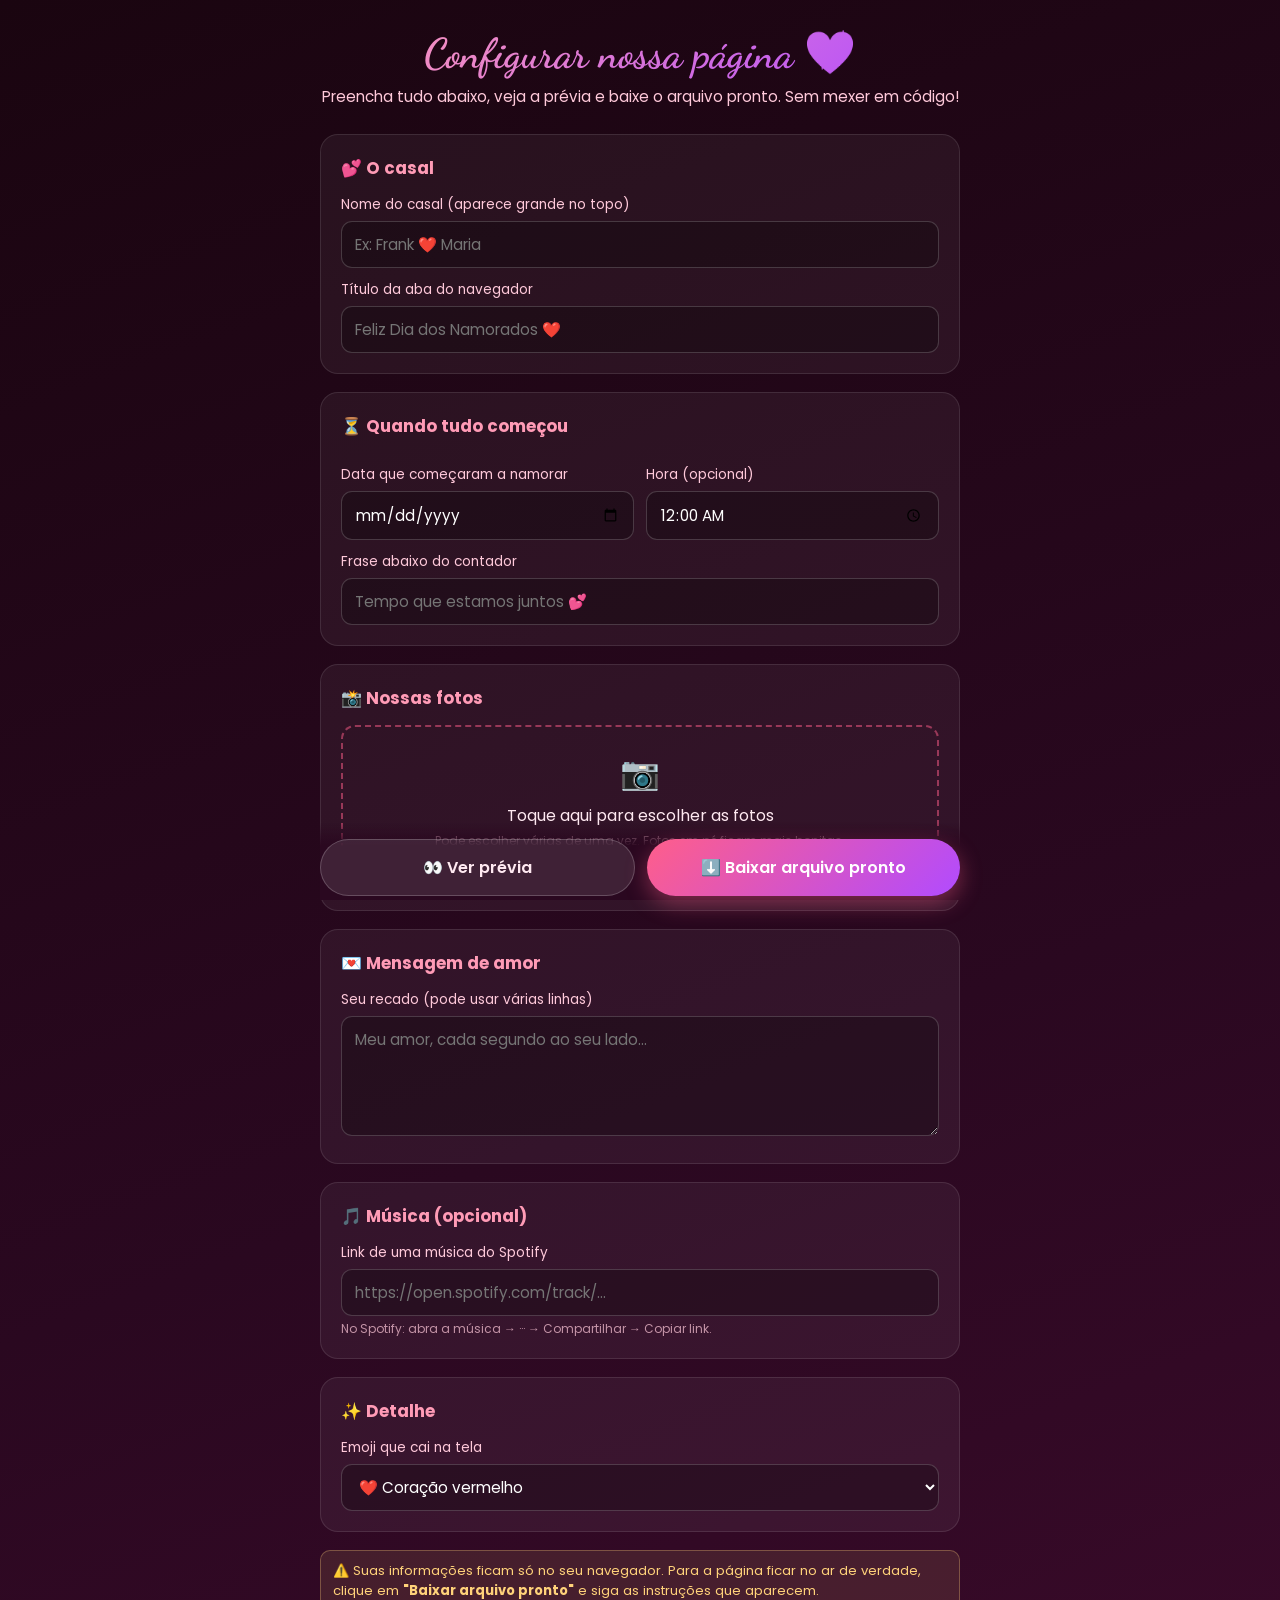
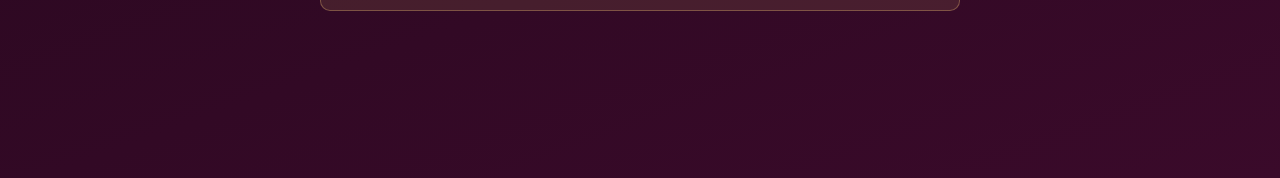
==== configurar.html @ 44a5b5f9 "Adiciona página de configuração visual (configurar.html) - Formulário para preencher nomes, data, me" ====
<!DOCTYPE html>
<html lang="pt-BR">
<head>
  <meta charset="UTF-8" />
  <meta name="viewport" content="width=device-width, initial-scale=1.0" />
  <title>Configurar minha página ❤️</title>
  <link href="https://fonts.googleapis.com/css2?family=Dancing+Script:wght@700&family=Poppins:wght@300;400;500;600&display=swap" rel="stylesheet" />
  <style>
    :root{ --rosa:#ff5e8a; --roxo:#b14bff; --fundo:#1a0510; --card:#2a0820; }
    *{ box-sizing:border-box; margin:0; padding:0; }
    body{
      font-family:'Poppins',sans-serif; color:#ffe9f1;
      background:linear-gradient(160deg,#1a0510,#2a0820 60%,#3a0a2a);
      min-height:100vh; padding:28px 16px 80px;
    }
    .wrap{ max-width:640px; margin:0 auto; }
    h1{ font-family:'Dancing Script',cursive; font-size:2.6rem; text-align:center;
        background:linear-gradient(135deg,#ff9bb6,#b14bff);
        -webkit-background-clip:text; background-clip:text; -webkit-text-fill-color:transparent; }
    .intro{ text-align:center; color:#ffc9da; font-size:.95rem; margin:6px 0 26px; }
    .grupo{
      background:rgba(255,255,255,.05); border:1px solid rgba(255,255,255,.1);
      border-radius:18px; padding:20px; margin-bottom:18px;
    }
    .grupo h2{ font-size:1.05rem; color:#ff9bb6; margin-bottom:14px; display:flex; gap:8px; align-items:center; }
    label{ display:block; font-size:.85rem; color:#ffc9da; margin:12px 0 6px; }
    .dica{ font-size:.75rem; color:#ffc9da; opacity:.7; margin-top:4px; }
    input[type=text], input[type=date], input[type=time], input[type=url], textarea, select{
      width:100%; padding:11px 13px; border-radius:11px; border:1px solid rgba(255,255,255,.18);
      background:rgba(0,0,0,.25); color:#fff; font-family:inherit; font-size:.95rem;
    }
    input:focus, textarea:focus, select:focus{ outline:none; border-color:var(--rosa); }
    textarea{ min-height:120px; resize:vertical; line-height:1.6; }
    .linha{ display:flex; gap:12px; } .linha > div{ flex:1; }

    /* Upload de fotos */
    .drop{
      border:2px dashed rgba(255,94,138,.5); border-radius:14px; padding:22px;
      text-align:center; cursor:pointer; transition:background .2s, border-color .2s;
    }
    .drop:hover{ background:rgba(255,94,138,.08); border-color:var(--rosa); }
    .drop span{ font-size:2rem; display:block; margin-bottom:6px; }
    .fotos-lista{ display:grid; grid-template-columns:repeat(auto-fill,minmax(120px,1fr)); gap:12px; margin-top:16px; }
    .foto-item{ background:rgba(0,0,0,.3); border-radius:12px; overflow:hidden; position:relative; }
    .foto-item img{ width:100%; height:120px; object-fit:cover; display:block; }
    .foto-item input{ width:100%; border:none; border-top:1px solid rgba(255,255,255,.1);
      background:rgba(0,0,0,.4); color:#fff; font-size:.78rem; padding:7px 8px; border-radius:0; }
    .foto-item .remover{
      position:absolute; top:6px; right:6px; width:26px; height:26px; border-radius:50%;
      border:none; background:rgba(0,0,0,.6); color:#fff; cursor:pointer; font-size:1rem; line-height:1;
    }
    .foto-item .ordem{ position:absolute; top:6px; left:6px; display:flex; gap:4px; }
    .foto-item .ordem button{ width:24px; height:24px; border-radius:6px; border:none;
      background:rgba(0,0,0,.6); color:#fff; cursor:pointer; font-size:.85rem; }

    /* Botões */
    .acoes{ position:sticky; bottom:0; display:flex; gap:12px; padding:16px 0 4px;
      background:linear-gradient(transparent, #2a0820 30%); margin-top:10px; }
    button.principal, button.secundario{
      flex:1; padding:15px; border:none; border-radius:40px; font-size:1rem; font-weight:600;
      cursor:pointer; font-family:inherit; transition:transform .15s;
    }
    button.principal{ color:#fff; background:linear-gradient(135deg,var(--rosa),var(--roxo));
      box-shadow:0 8px 22px rgba(255,94,138,.4); }
    button.secundario{ color:#ffe9f1; background:rgba(255,255,255,.1); border:1px solid rgba(255,255,255,.2); }
    button.principal:hover, button.secundario:hover{ transform:translateY(-2px); }
    .aviso{ font-size:.82rem; color:#ffd27a; background:rgba(255,210,122,.1);
      border:1px solid rgba(255,210,122,.3); border-radius:10px; padding:10px 12px; margin-top:14px; line-height:1.5; }
    .ok{ display:none; text-align:center; color:#9bffb6; margin-top:14px; font-size:.9rem; }
  </style>
</head>
<body>
  <div class="wrap">
    <h1>Configurar nossa página 💖</h1>
    <p class="intro">Preencha tudo abaixo, veja a prévia e baixe o arquivo pronto. Sem mexer em código!</p>

    <div class="grupo">
      <h2>💕 O casal</h2>
      <label>Nome do casal (aparece grande no topo)</label>
      <input type="text" id="nomeCasal" placeholder="Ex: Frank ❤️ Maria" />
      <label>Título da aba do navegador</label>
      <input type="text" id="tituloAba" placeholder="Feliz Dia dos Namorados ❤️" />
    </div>

    <div class="grupo">
      <h2>⏳ Quando tudo começou</h2>
      <div class="linha">
        <div>
          <label>Data que começaram a namorar</label>
          <input type="date" id="data" />
        </div>
        <div>
          <label>Hora (opcional)</label>
          <input type="time" id="hora" value="00:00" />
        </div>
      </div>
      <label>Frase abaixo do contador</label>
      <input type="text" id="fraseContador" placeholder="Tempo que estamos juntos 💕" />
    </div>

    <div class="grupo">
      <h2>📸 Nossas fotos</h2>
      <div class="drop" id="drop">
        <span>📷</span>
        Toque aqui para escolher as fotos
        <div class="dica">Pode escolher várias de uma vez. Fotos em pé ficam mais bonitas.</div>
      </div>
      <input type="file" id="inputFotos" accept="image/*" multiple style="display:none" />
      <div class="fotos-lista" id="fotosLista"></div>
    </div>

    <div class="grupo">
      <h2>💌 Mensagem de amor</h2>
      <label>Seu recado (pode usar várias linhas)</label>
      <textarea id="mensagem" placeholder="Meu amor, cada segundo ao seu lado..."></textarea>
    </div>

    <div class="grupo">
      <h2>🎵 Música (opcional)</h2>
      <label>Link de uma música do Spotify</label>
      <input type="url" id="musicaSpotify" placeholder="https://open.spotify.com/track/..." />
      <div class="dica">No Spotify: abra a música → ··· → Compartilhar → Copiar link.</div>
    </div>

    <div class="grupo">
      <h2>✨ Detalhe</h2>
      <label>Emoji que cai na tela</label>
      <select id="emojiChuva">
        <option value="❤️">❤️ Coração vermelho</option>
        <option value="💖">💖 Coração brilhante</option>
        <option value="🌹">🌹 Rosa</option>
        <option value="💕">💕 Dois corações</option>
        <option value="✨">✨ Brilhos</option>
        <option value="🦋">🦋 Borboleta</option>
      </select>
    </div>

    <div class="aviso">
      ⚠️ Suas informações ficam só no seu navegador. Para a página ficar no ar de verdade,
      clique em <b>"Baixar arquivo pronto"</b> e siga as instruções que aparecem.
    </div>

    <div class="acoes">
      <button class="secundario" id="btnPrevia">👀 Ver prévia</button>
      <button class="principal" id="btnBaixar">⬇️ Baixar arquivo pronto</button>
    </div>
    <p class="ok" id="okMsg"></p>
  </div>

  <script src="js/configurar.js"></script>
</body>
</html>
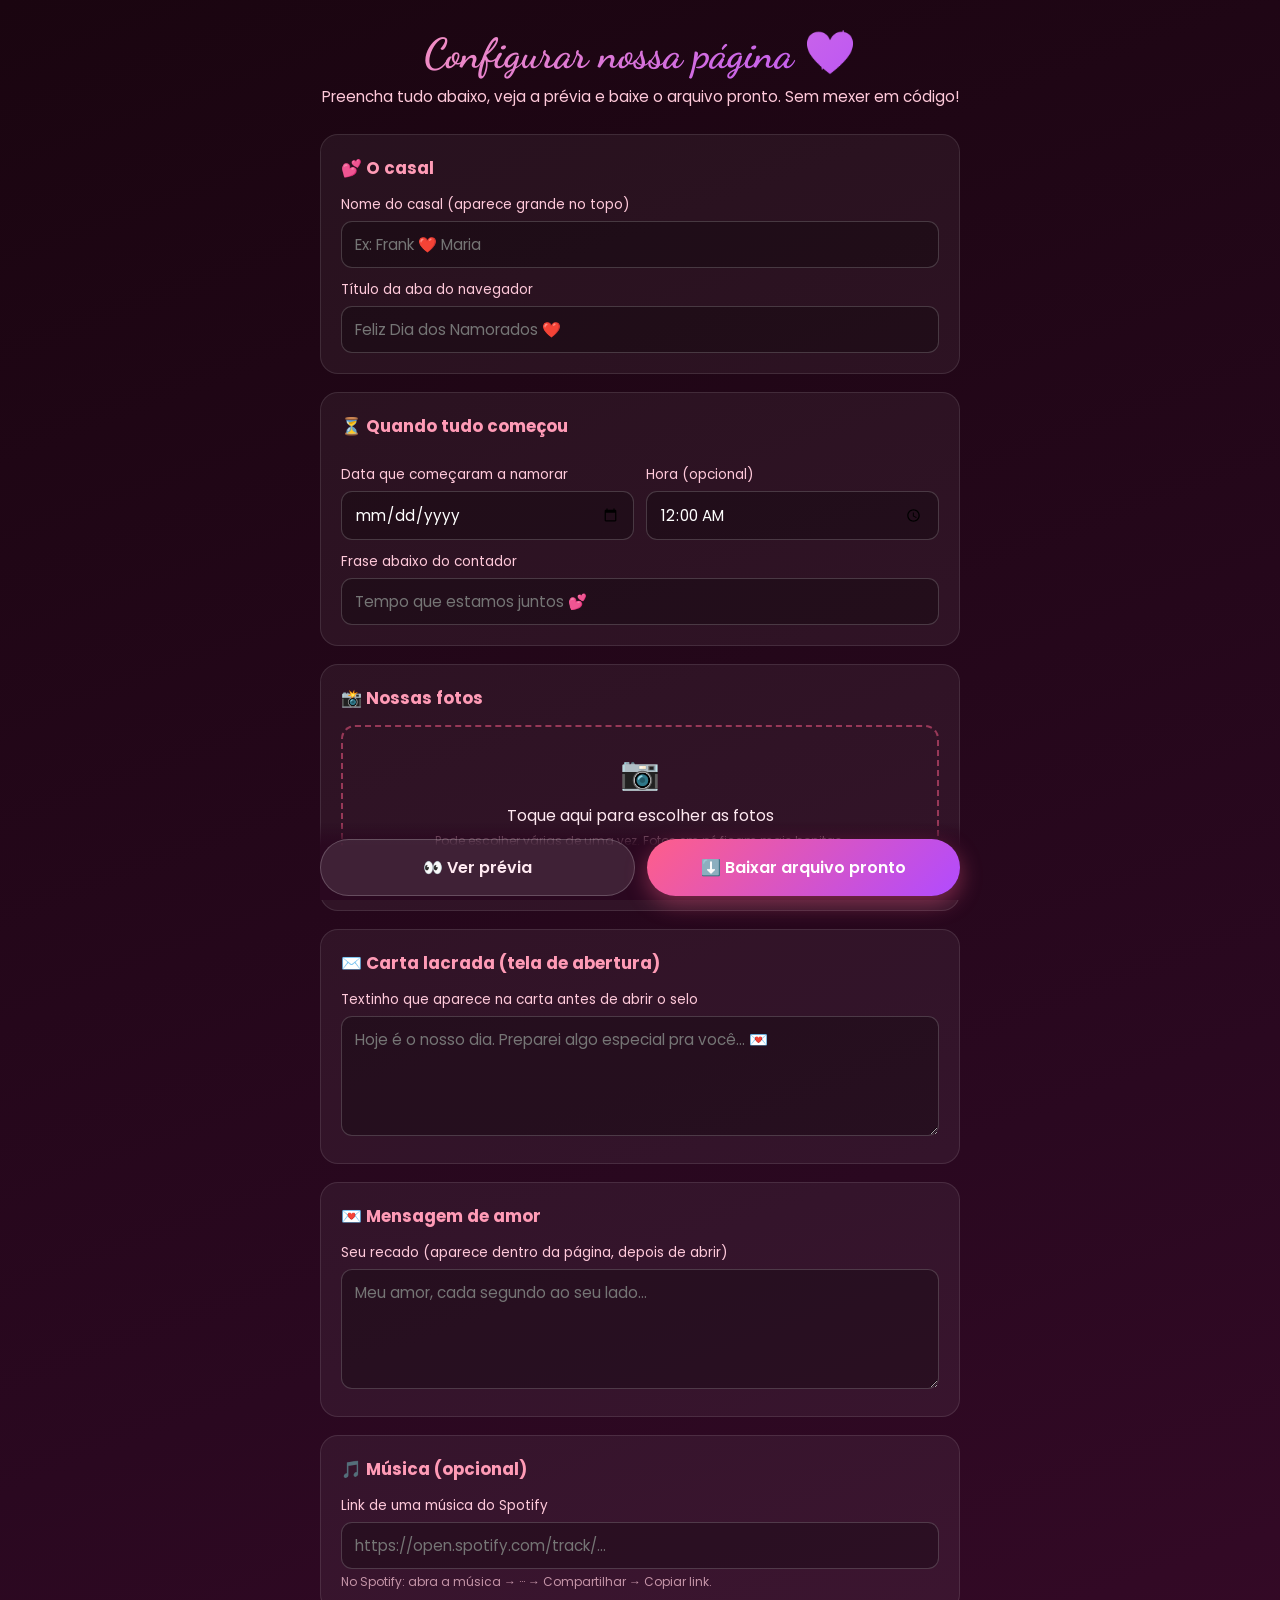
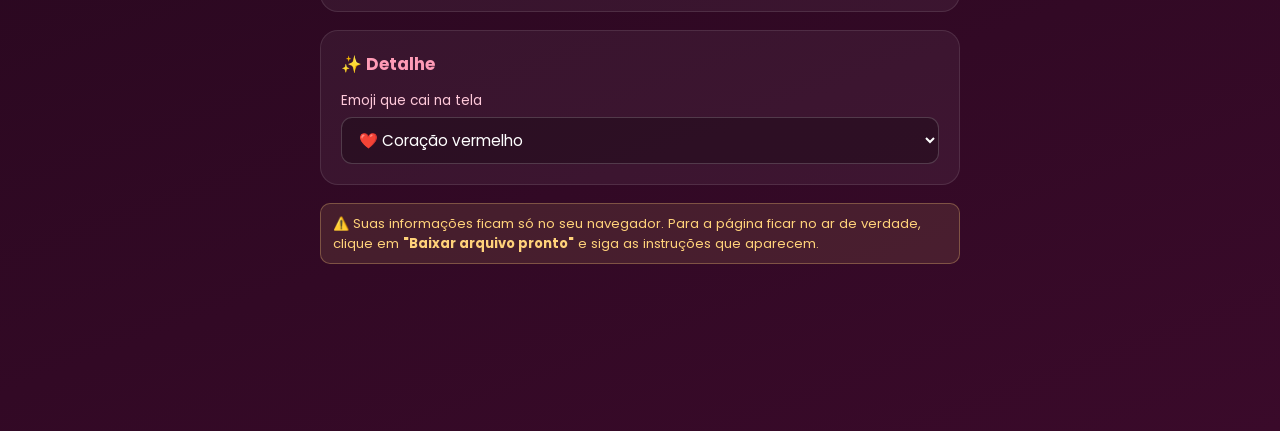
==== commit 6abeb93f: "Tela de abertura vira carta lacrada com selo de cera vermelho - Envelope elegante (papel creme, font" ====
--- a/configurar.html
+++ b/configurar.html
@@ -110,8 +110,14 @@
     </div>
 
     <div class="grupo">
+      <h2>✉️ Carta lacrada (tela de abertura)</h2>
+      <label>Textinho que aparece na carta antes de abrir o selo</label>
+      <textarea id="cartaConvite" placeholder="Hoje é o nosso dia. Preparei algo especial pra você... 💌"></textarea>
+    </div>
+
+    <div class="grupo">
       <h2>💌 Mensagem de amor</h2>
-      <label>Seu recado (pode usar várias linhas)</label>
+      <label>Seu recado (aparece dentro da página, depois de abrir)</label>
       <textarea id="mensagem" placeholder="Meu amor, cada segundo ao seu lado..."></textarea>
     </div>
 
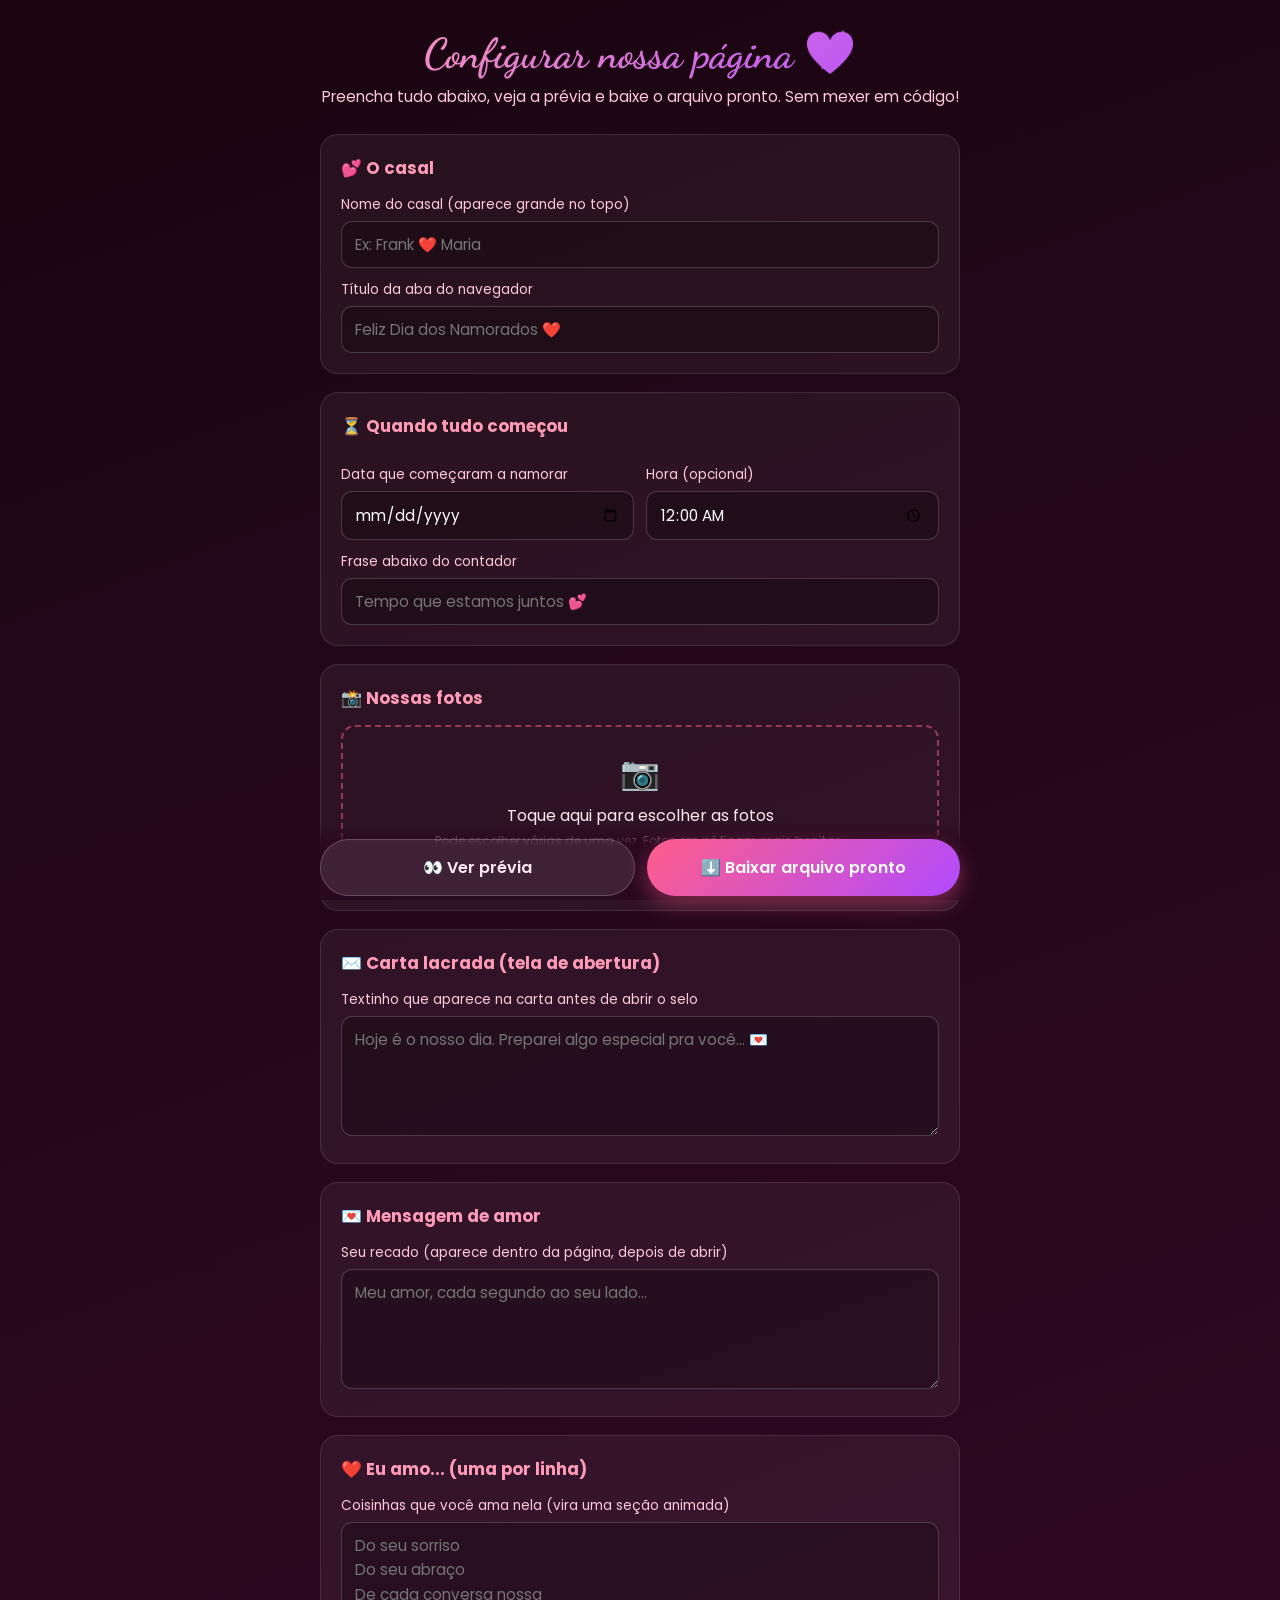
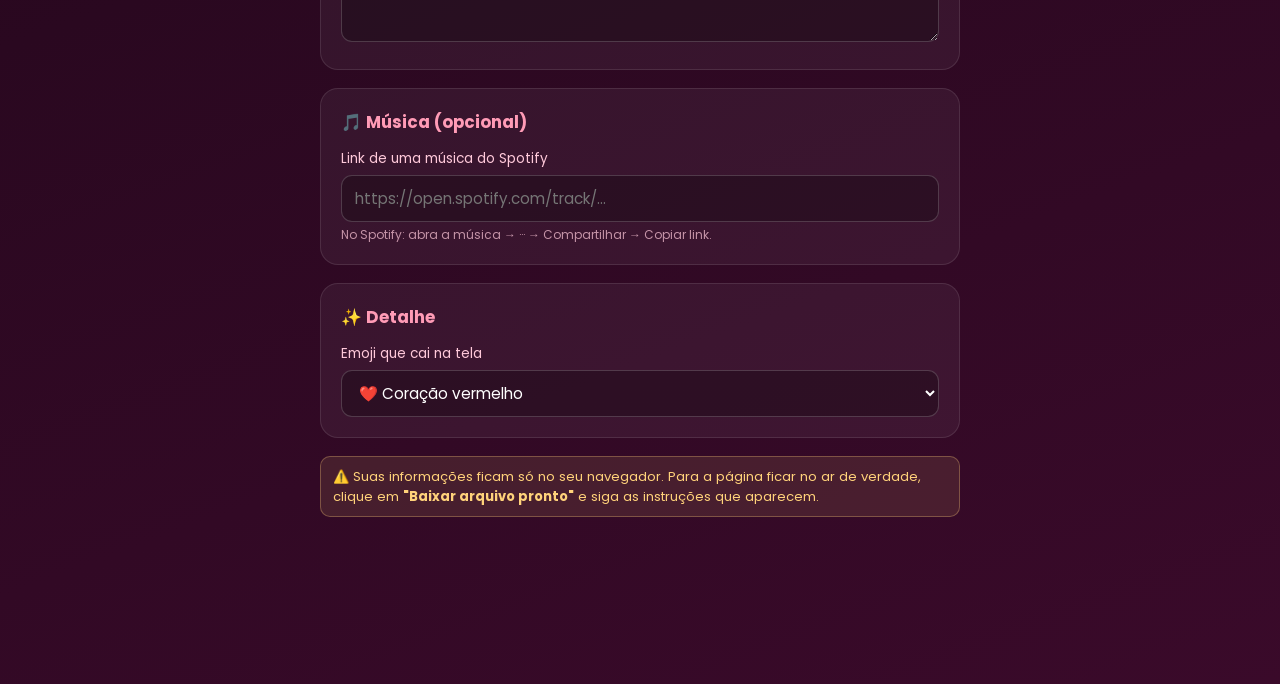
==== commit 17f6294f: "Reformula conteudo pos-carta em experiencia de telas cheias - Cada secao ocupa a tela toda (estilo R" ====
--- a/configurar.html
+++ b/configurar.html
@@ -122,6 +122,12 @@
     </div>
 
     <div class="grupo">
+      <h2>❤️ Eu amo... (uma por linha)</h2>
+      <label>Coisinhas que você ama nela (vira uma seção animada)</label>
+      <textarea id="motivos" placeholder="Do seu sorriso&#10;Do seu abraço&#10;De cada conversa nossa"></textarea>
+    </div>
+
+    <div class="grupo">
       <h2>🎵 Música (opcional)</h2>
       <label>Link de uma música do Spotify</label>
       <input type="url" id="musicaSpotify" placeholder="https://open.spotify.com/track/..." />
